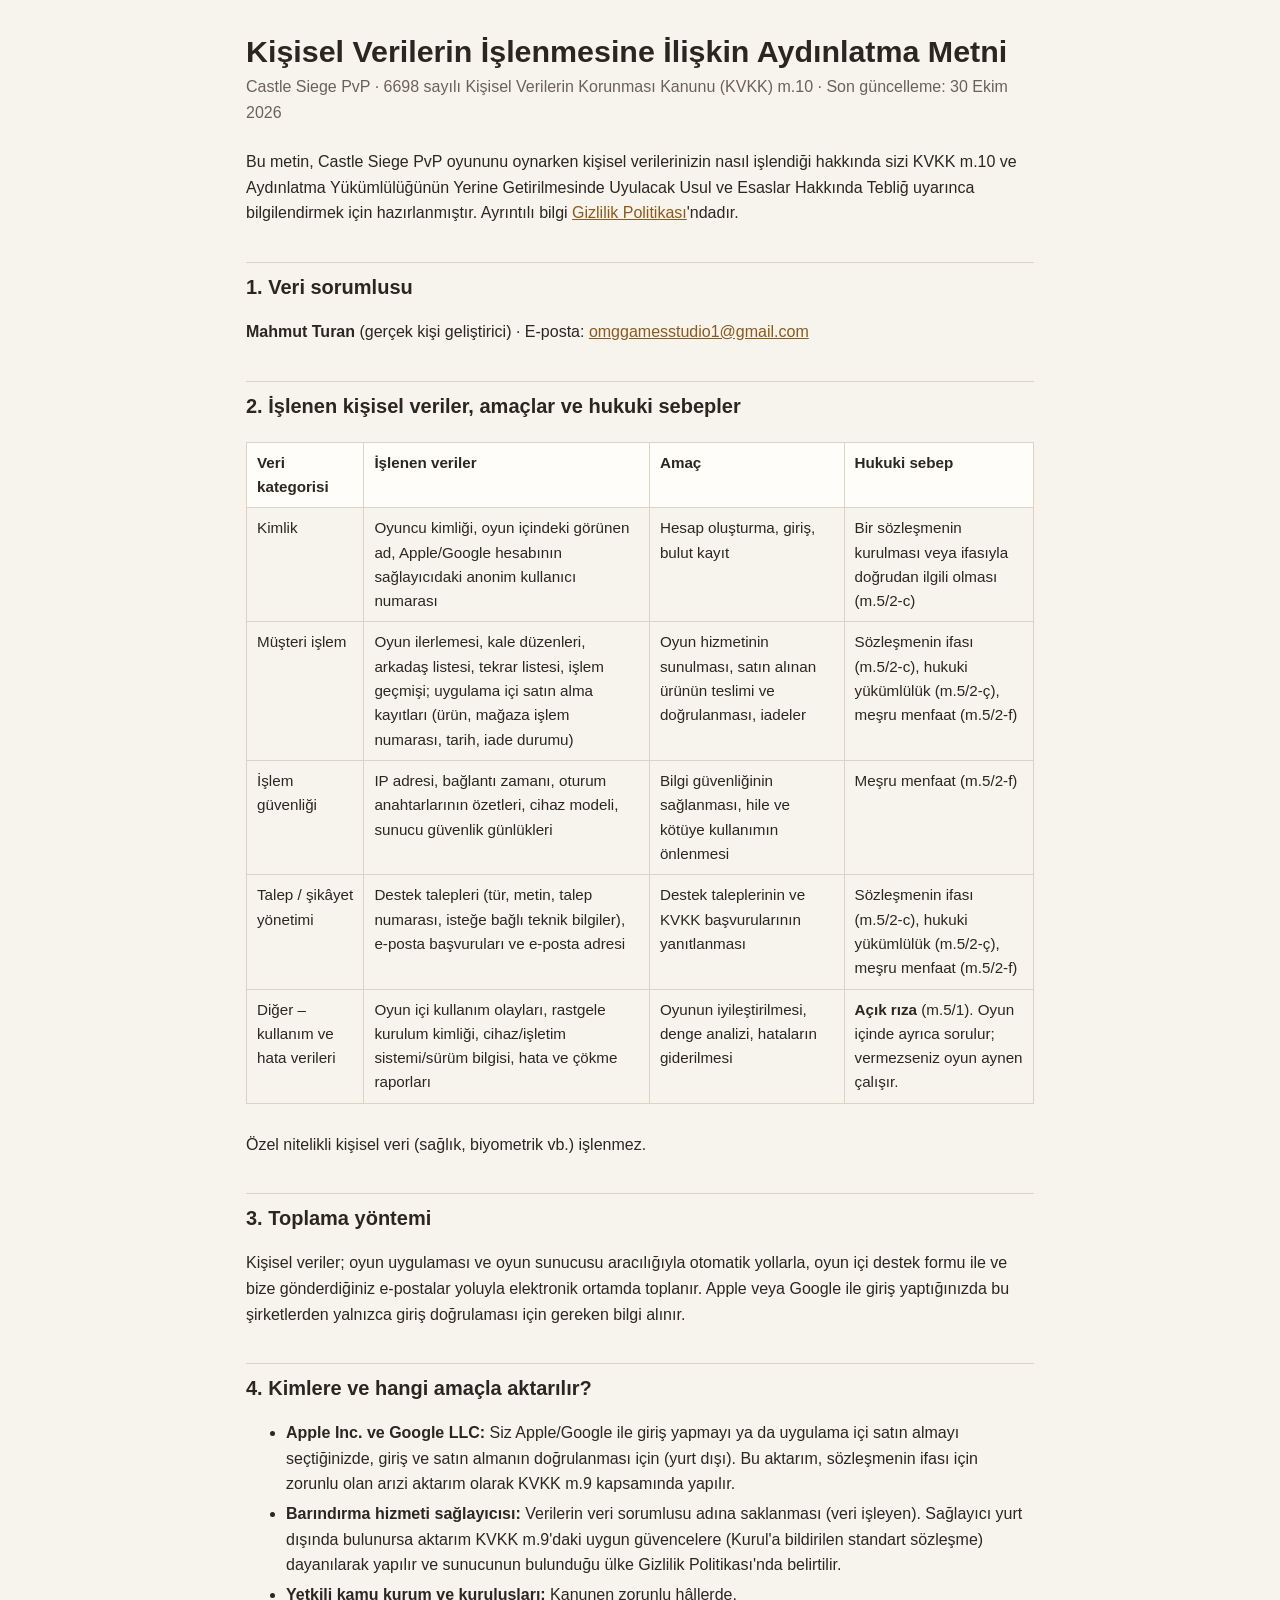
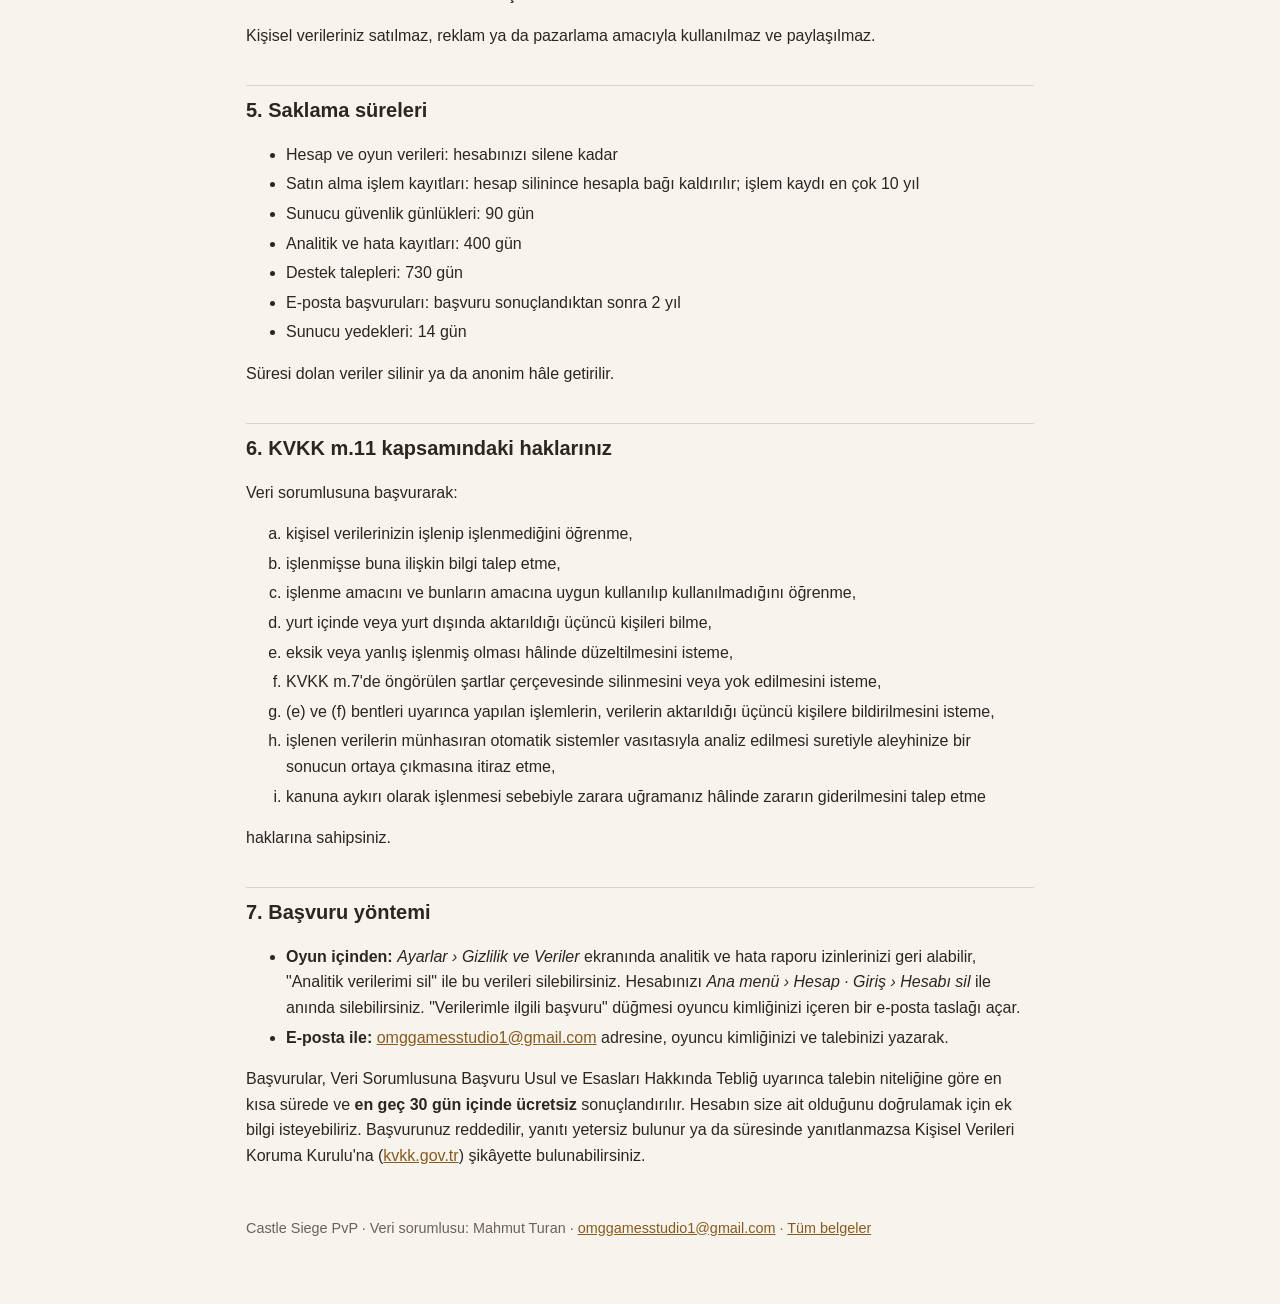
==== kvkk.html @ 40e00cad "Castle Siege PvP gizlilik politikası, KVKK aydınlatma metni ve hesap silme sayfası Co-Authored-By: C" ====
<!doctype html>
<html lang="tr">
<head>
<meta charset="utf-8">
<meta name="viewport" content="width=device-width, initial-scale=1">
<title>Castle Siege PvP – KVKK Aydınlatma Metni</title>
<link rel="stylesheet" href="style.css">
</head>
<body>
<main>
<h1>Kişisel Verilerin İşlenmesine İlişkin Aydınlatma Metni</h1>
<p class="meta">Castle Siege PvP · 6698 sayılı Kişisel Verilerin Korunması Kanunu (KVKK) m.10 · Son güncelleme: 30 Ekim 2026</p>

<p>Bu metin, Castle Siege PvP oyununu oynarken kişisel verilerinizin nasıl işlendiği hakkında sizi KVKK m.10 ve Aydınlatma Yükümlülüğünün Yerine Getirilmesinde Uyulacak Usul ve Esaslar Hakkında Tebliğ uyarınca bilgilendirmek için hazırlanmıştır.
Ayrıntılı bilgi <a href="privacy.html">Gizlilik Politikası</a>'ndadır.</p>

<h2>1. Veri sorumlusu</h2>
<p><strong>Mahmut Turan</strong> (gerçek kişi geliştirici) · E-posta: <a href="mailto:omggamesstudio1@gmail.com">omggamesstudio1@gmail.com</a></p>

<h2>2. İşlenen kişisel veriler, amaçlar ve hukuki sebepler</h2>
<div class="table-wrap">
<table>
<tr><th>Veri kategorisi</th><th>İşlenen veriler</th><th>Amaç</th><th>Hukuki sebep</th></tr>
<tr>
<td>Kimlik</td>
<td>Oyuncu kimliği, oyun içindeki görünen ad, Apple/Google hesabının sağlayıcıdaki anonim kullanıcı numarası</td>
<td>Hesap oluşturma, giriş, bulut kayıt</td>
<td>Bir sözleşmenin kurulması veya ifasıyla doğrudan ilgili olması (m.5/2-c)</td>
</tr>
<tr>
<td>Müşteri işlem</td>
<td>Oyun ilerlemesi, kale düzenleri, arkadaş listesi, tekrar listesi, işlem geçmişi; uygulama içi satın alma kayıtları (ürün, mağaza işlem numarası, tarih, iade durumu)</td>
<td>Oyun hizmetinin sunulması, satın alınan ürünün teslimi ve doğrulanması, iadeler</td>
<td>Sözleşmenin ifası (m.5/2-c), hukuki yükümlülük (m.5/2-ç), meşru menfaat (m.5/2-f)</td>
</tr>
<tr>
<td>İşlem güvenliği</td>
<td>IP adresi, bağlantı zamanı, oturum anahtarlarının özetleri, cihaz modeli, sunucu güvenlik günlükleri</td>
<td>Bilgi güvenliğinin sağlanması, hile ve kötüye kullanımın önlenmesi</td>
<td>Meşru menfaat (m.5/2-f)</td>
</tr>
<tr>
<td>Talep / şikâyet yönetimi</td>
<td>Destek talepleri (tür, metin, talep numarası, isteğe bağlı teknik bilgiler), e-posta başvuruları ve e-posta adresi</td>
<td>Destek taleplerinin ve KVKK başvurularının yanıtlanması</td>
<td>Sözleşmenin ifası (m.5/2-c), hukuki yükümlülük (m.5/2-ç), meşru menfaat (m.5/2-f)</td>
</tr>
<tr>
<td>Diğer – kullanım ve hata verileri</td>
<td>Oyun içi kullanım olayları, rastgele kurulum kimliği, cihaz/işletim sistemi/sürüm bilgisi, hata ve çökme raporları</td>
<td>Oyunun iyileştirilmesi, denge analizi, hataların giderilmesi</td>
<td><strong>Açık rıza</strong> (m.5/1). Oyun içinde ayrıca sorulur; vermezseniz oyun aynen çalışır.</td>
</tr>
</table>
</div>
<p>Özel nitelikli kişisel veri (sağlık, biyometrik vb.) işlenmez.</p>

<h2>3. Toplama yöntemi</h2>
<p>Kişisel veriler; oyun uygulaması ve oyun sunucusu aracılığıyla otomatik yollarla, oyun içi destek formu ile ve bize gönderdiğiniz e-postalar yoluyla elektronik ortamda toplanır.
Apple veya Google ile giriş yaptığınızda bu şirketlerden yalnızca giriş doğrulaması için gereken bilgi alınır.</p>

<h2>4. Kimlere ve hangi amaçla aktarılır?</h2>
<ul>
<li><strong>Apple Inc. ve Google LLC:</strong> Siz Apple/Google ile giriş yapmayı ya da uygulama içi satın almayı seçtiğinizde, giriş ve satın almanın doğrulanması için (yurt dışı). Bu aktarım, sözleşmenin ifası için zorunlu olan arızi aktarım olarak KVKK m.9 kapsamında yapılır.</li>
<li><strong>Barındırma hizmeti sağlayıcısı:</strong> Verilerin veri sorumlusu adına saklanması (veri işleyen). Sağlayıcı yurt dışında bulunursa aktarım KVKK m.9'daki uygun güvencelere (Kurul'a bildirilen standart sözleşme) dayanılarak yapılır ve sunucunun bulunduğu ülke Gizlilik Politikası'nda belirtilir.</li>
<li><strong>Yetkili kamu kurum ve kuruluşları:</strong> Kanunen zorunlu hâllerde.</li>
</ul>
<p>Kişisel verileriniz satılmaz, reklam ya da pazarlama amacıyla kullanılmaz ve paylaşılmaz.</p>

<h2>5. Saklama süreleri</h2>
<ul>
<li>Hesap ve oyun verileri: hesabınızı silene kadar</li>
<li>Satın alma işlem kayıtları: hesap silinince hesapla bağı kaldırılır; işlem kaydı en çok 10 yıl</li>
<li>Sunucu güvenlik günlükleri: 90 gün</li>
<li>Analitik ve hata kayıtları: 400 gün</li>
<li>Destek talepleri: 730 gün</li>
<li>E-posta başvuruları: başvuru sonuçlandıktan sonra 2 yıl</li>
<li>Sunucu yedekleri: 14 gün</li>
</ul>
<p>Süresi dolan veriler silinir ya da anonim hâle getirilir.</p>

<h2>6. KVKK m.11 kapsamındaki haklarınız</h2>
<p>Veri sorumlusuna başvurarak:</p>
<ol type="a">
<li>kişisel verilerinizin işlenip işlenmediğini öğrenme,</li>
<li>işlenmişse buna ilişkin bilgi talep etme,</li>
<li>işlenme amacını ve bunların amacına uygun kullanılıp kullanılmadığını öğrenme,</li>
<li>yurt içinde veya yurt dışında aktarıldığı üçüncü kişileri bilme,</li>
<li>eksik veya yanlış işlenmiş olması hâlinde düzeltilmesini isteme,</li>
<li>KVKK m.7'de öngörülen şartlar çerçevesinde silinmesini veya yok edilmesini isteme,</li>
<li>(e) ve (f) bentleri uyarınca yapılan işlemlerin, verilerin aktarıldığı üçüncü kişilere bildirilmesini isteme,</li>
<li>işlenen verilerin münhasıran otomatik sistemler vasıtasıyla analiz edilmesi suretiyle aleyhinize bir sonucun ortaya çıkmasına itiraz etme,</li>
<li>kanuna aykırı olarak işlenmesi sebebiyle zarara uğramanız hâlinde zararın giderilmesini talep etme</li>
</ol>
<p>haklarına sahipsiniz.</p>

<h2>7. Başvuru yöntemi</h2>
<ul>
<li><strong>Oyun içinden:</strong> <em>Ayarlar › Gizlilik ve Veriler</em> ekranında analitik ve hata raporu izinlerinizi geri alabilir, "Analitik verilerimi sil" ile bu verileri silebilirsiniz. Hesabınızı <em>Ana menü › Hesap · Giriş › Hesabı sil</em> ile anında silebilirsiniz. "Verilerimle ilgili başvuru" düğmesi oyuncu kimliğinizi içeren bir e-posta taslağı açar.</li>
<li><strong>E-posta ile:</strong> <a href="mailto:omggamesstudio1@gmail.com">omggamesstudio1@gmail.com</a> adresine, oyuncu kimliğinizi ve talebinizi yazarak.</li>
</ul>
<p>Başvurular, Veri Sorumlusuna Başvuru Usul ve Esasları Hakkında Tebliğ uyarınca talebin niteliğine göre en kısa sürede ve <strong>en geç 30 gün içinde ücretsiz</strong> sonuçlandırılır.
Hesabın size ait olduğunu doğrulamak için ek bilgi isteyebiliriz. Başvurunuz reddedilir, yanıtı yetersiz bulunur ya da süresinde yanıtlanmazsa Kişisel Verileri Koruma Kurulu'na (<a href="https://www.kvkk.gov.tr">kvkk.gov.tr</a>) şikâyette bulunabilirsiniz.</p>

<footer>Castle Siege PvP · Veri sorumlusu: Mahmut Turan · <a href="mailto:omggamesstudio1@gmail.com">omggamesstudio1@gmail.com</a> · <a href="index.html">Tüm belgeler</a></footer>
</main>
</body>
</html>
---- style.css ----
:root {
  --bg: #f7f4ee;
  --text: #2b2620;
  --muted: #6b6257;
  --accent: #8a5a1c;
  --line: #ddd3c4;
  --card: #fffdf9;
}

@media (prefers-color-scheme: dark) {
  :root {
    --bg: #1c1915;
    --text: #ece5da;
    --muted: #b3a896;
    --accent: #e0a85a;
    --line: #3a342c;
    --card: #24201b;
  }
}

* { box-sizing: border-box; }

body {
  margin: 0;
  background: var(--bg);
  color: var(--text);
  font: 16px/1.6 -apple-system, BlinkMacSystemFont, "Segoe UI", Roboto, "Helvetica Neue", Arial, sans-serif;
}

main {
  max-width: 820px;
  margin: 0 auto;
  padding: 32px 16px 64px;
}

h1 { font-size: 1.9rem; line-height: 1.25; margin: 0 0 4px; }
h2 { font-size: 1.25rem; margin: 36px 0 8px; padding-top: 8px; border-top: 1px solid var(--line); }
h3 { font-size: 1.05rem; margin: 20px 0 6px; }
a { color: var(--accent); }
.meta { color: var(--muted); margin: 0 0 24px; }
.lang { float: right; font-size: 0.95rem; }
.card { background: var(--card); border: 1px solid var(--line); border-radius: 10px; padding: 14px 18px; margin: 16px 0; }

table { width: 100%; border-collapse: collapse; margin: 12px 0; font-size: 0.95rem; }
th, td { border: 1px solid var(--line); padding: 8px 10px; text-align: left; vertical-align: top; }
th { background: var(--card); }

.table-wrap { overflow-x: auto; }
ol li, ul li { margin: 4px 0; }
footer { margin-top: 48px; color: var(--muted); font-size: 0.9rem; }
hr { border: 0; border-top: 2px solid var(--line); margin: 56px 0 24px; }
code { background: var(--card); border: 1px solid var(--line); border-radius: 4px; padding: 0 4px; font-size: 0.92em; }
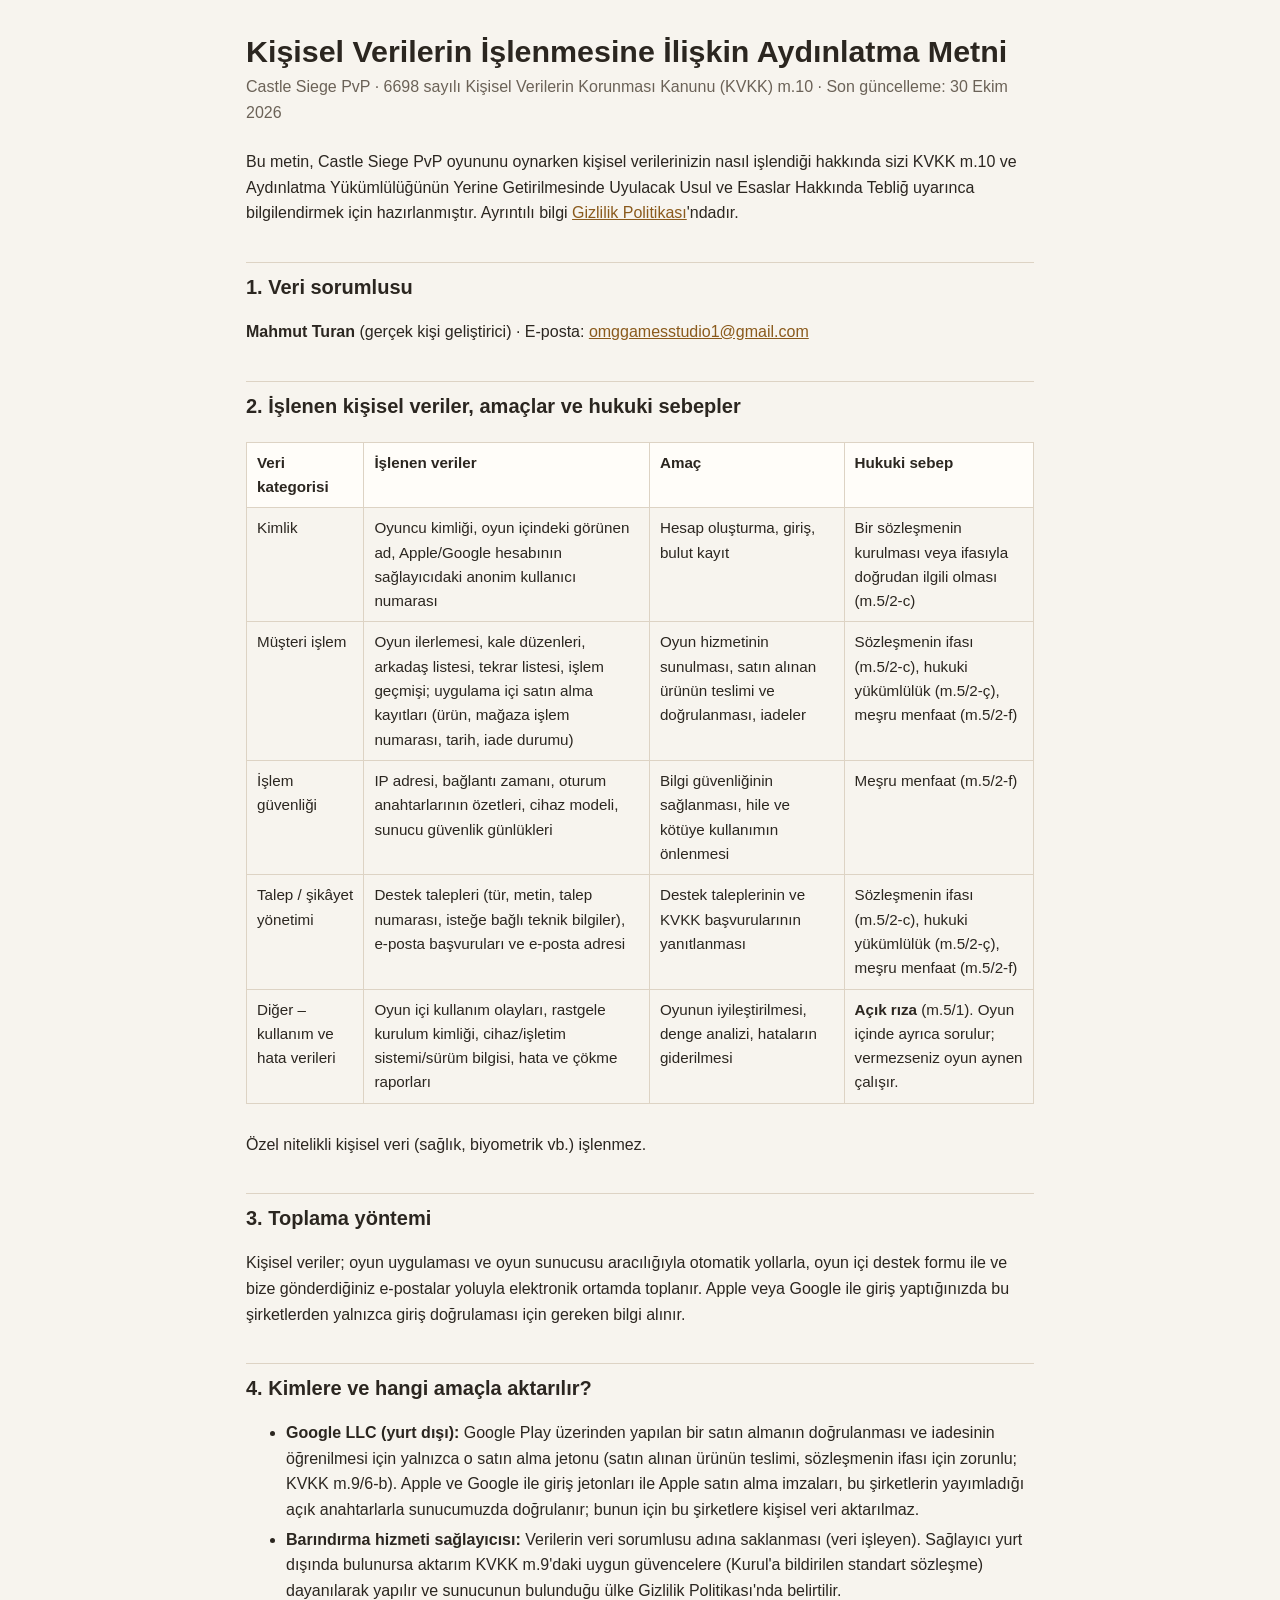
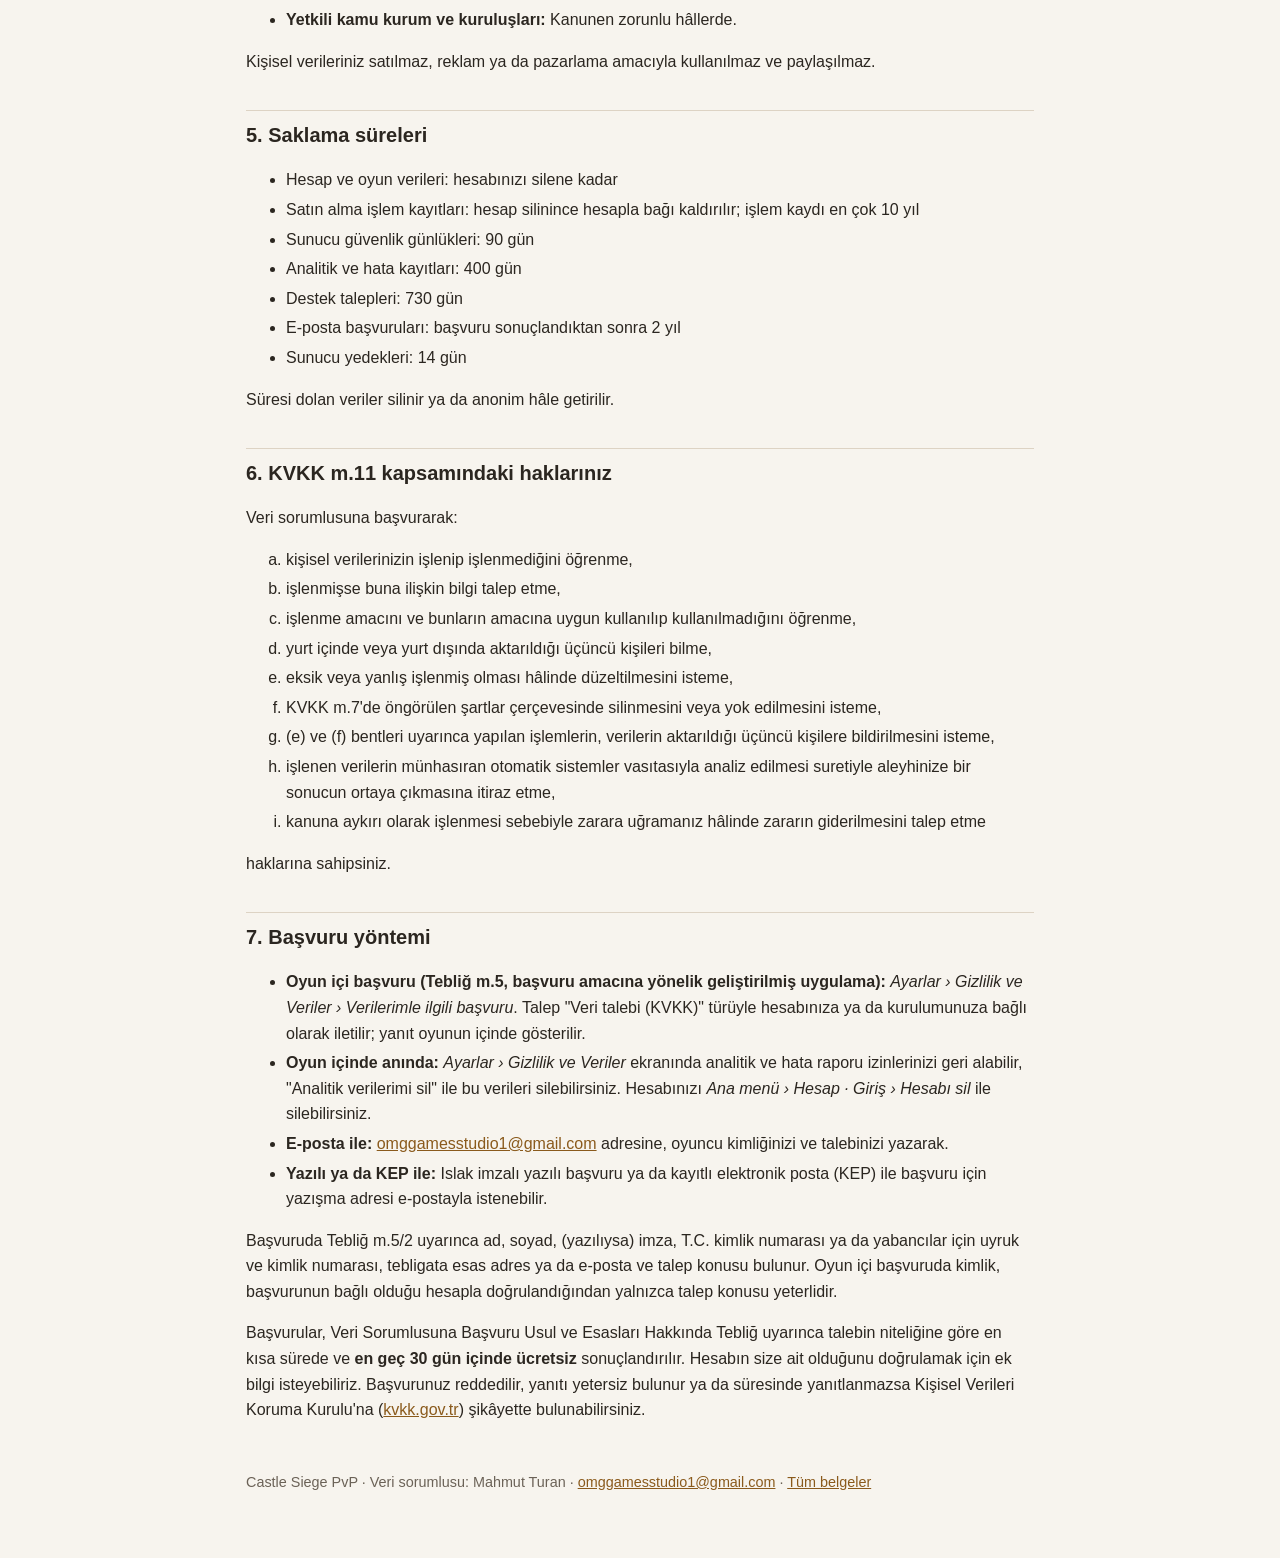
==== commit 1c8c377e: "Oyun içi KVKK başvuru yolu, Apple/Google veri aktarımının açıklanması, başvuru yöntemleri Co-Authore" ====
--- a/kvkk.html
+++ b/kvkk.html
@@ -61,7 +61,7 @@
 
 <h2>4. Kimlere ve hangi amaçla aktarılır?</h2>
 <ul>
-<li><strong>Apple Inc. ve Google LLC:</strong> Siz Apple/Google ile giriş yapmayı ya da uygulama içi satın almayı seçtiğinizde, giriş ve satın almanın doğrulanması için (yurt dışı). Bu aktarım, sözleşmenin ifası için zorunlu olan arızi aktarım olarak KVKK m.9 kapsamında yapılır.</li>
+<li><strong>Google LLC (yurt dışı):</strong> Google Play üzerinden yapılan bir satın almanın doğrulanması ve iadesinin öğrenilmesi için yalnızca o satın alma jetonu (satın alınan ürünün teslimi, sözleşmenin ifası için zorunlu; KVKK m.9/6-b). Apple ve Google ile giriş jetonları ile Apple satın alma imzaları, bu şirketlerin yayımladığı açık anahtarlarla sunucumuzda doğrulanır; bunun için bu şirketlere kişisel veri aktarılmaz.</li>
 <li><strong>Barındırma hizmeti sağlayıcısı:</strong> Verilerin veri sorumlusu adına saklanması (veri işleyen). Sağlayıcı yurt dışında bulunursa aktarım KVKK m.9'daki uygun güvencelere (Kurul'a bildirilen standart sözleşme) dayanılarak yapılır ve sunucunun bulunduğu ülke Gizlilik Politikası'nda belirtilir.</li>
 <li><strong>Yetkili kamu kurum ve kuruluşları:</strong> Kanunen zorunlu hâllerde.</li>
 </ul>
@@ -96,9 +96,12 @@
 
 <h2>7. Başvuru yöntemi</h2>
 <ul>
-<li><strong>Oyun içinden:</strong> <em>Ayarlar › Gizlilik ve Veriler</em> ekranında analitik ve hata raporu izinlerinizi geri alabilir, "Analitik verilerimi sil" ile bu verileri silebilirsiniz. Hesabınızı <em>Ana menü › Hesap · Giriş › Hesabı sil</em> ile anında silebilirsiniz. "Verilerimle ilgili başvuru" düğmesi oyuncu kimliğinizi içeren bir e-posta taslağı açar.</li>
+<li><strong>Oyun içi başvuru (Tebliğ m.5, başvuru amacına yönelik geliştirilmiş uygulama):</strong> <em>Ayarlar › Gizlilik ve Veriler › Verilerimle ilgili başvuru</em>. Talep "Veri talebi (KVKK)" türüyle hesabınıza ya da kurulumunuza bağlı olarak iletilir; yanıt oyunun içinde gösterilir.</li>
+<li><strong>Oyun içinde anında:</strong> <em>Ayarlar › Gizlilik ve Veriler</em> ekranında analitik ve hata raporu izinlerinizi geri alabilir, "Analitik verilerimi sil" ile bu verileri silebilirsiniz. Hesabınızı <em>Ana menü › Hesap · Giriş › Hesabı sil</em> ile silebilirsiniz.</li>
 <li><strong>E-posta ile:</strong> <a href="mailto:omggamesstudio1@gmail.com">omggamesstudio1@gmail.com</a> adresine, oyuncu kimliğinizi ve talebinizi yazarak.</li>
+<li><strong>Yazılı ya da KEP ile:</strong> Islak imzalı yazılı başvuru ya da kayıtlı elektronik posta (KEP) ile başvuru için yazışma adresi e-postayla istenebilir.</li>
 </ul>
+<p>Başvuruda Tebliğ m.5/2 uyarınca ad, soyad, (yazılıysa) imza, T.C. kimlik numarası ya da yabancılar için uyruk ve kimlik numarası, tebligata esas adres ya da e-posta ve talep konusu bulunur. Oyun içi başvuruda kimlik, başvurunun bağlı olduğu hesapla doğrulandığından yalnızca talep konusu yeterlidir.</p>
 <p>Başvurular, Veri Sorumlusuna Başvuru Usul ve Esasları Hakkında Tebliğ uyarınca talebin niteliğine göre en kısa sürede ve <strong>en geç 30 gün içinde ücretsiz</strong> sonuçlandırılır.
 Hesabın size ait olduğunu doğrulamak için ek bilgi isteyebiliriz. Başvurunuz reddedilir, yanıtı yetersiz bulunur ya da süresinde yanıtlanmazsa Kişisel Verileri Koruma Kurulu'na (<a href="https://www.kvkk.gov.tr">kvkk.gov.tr</a>) şikâyette bulunabilirsiniz.</p>
 
